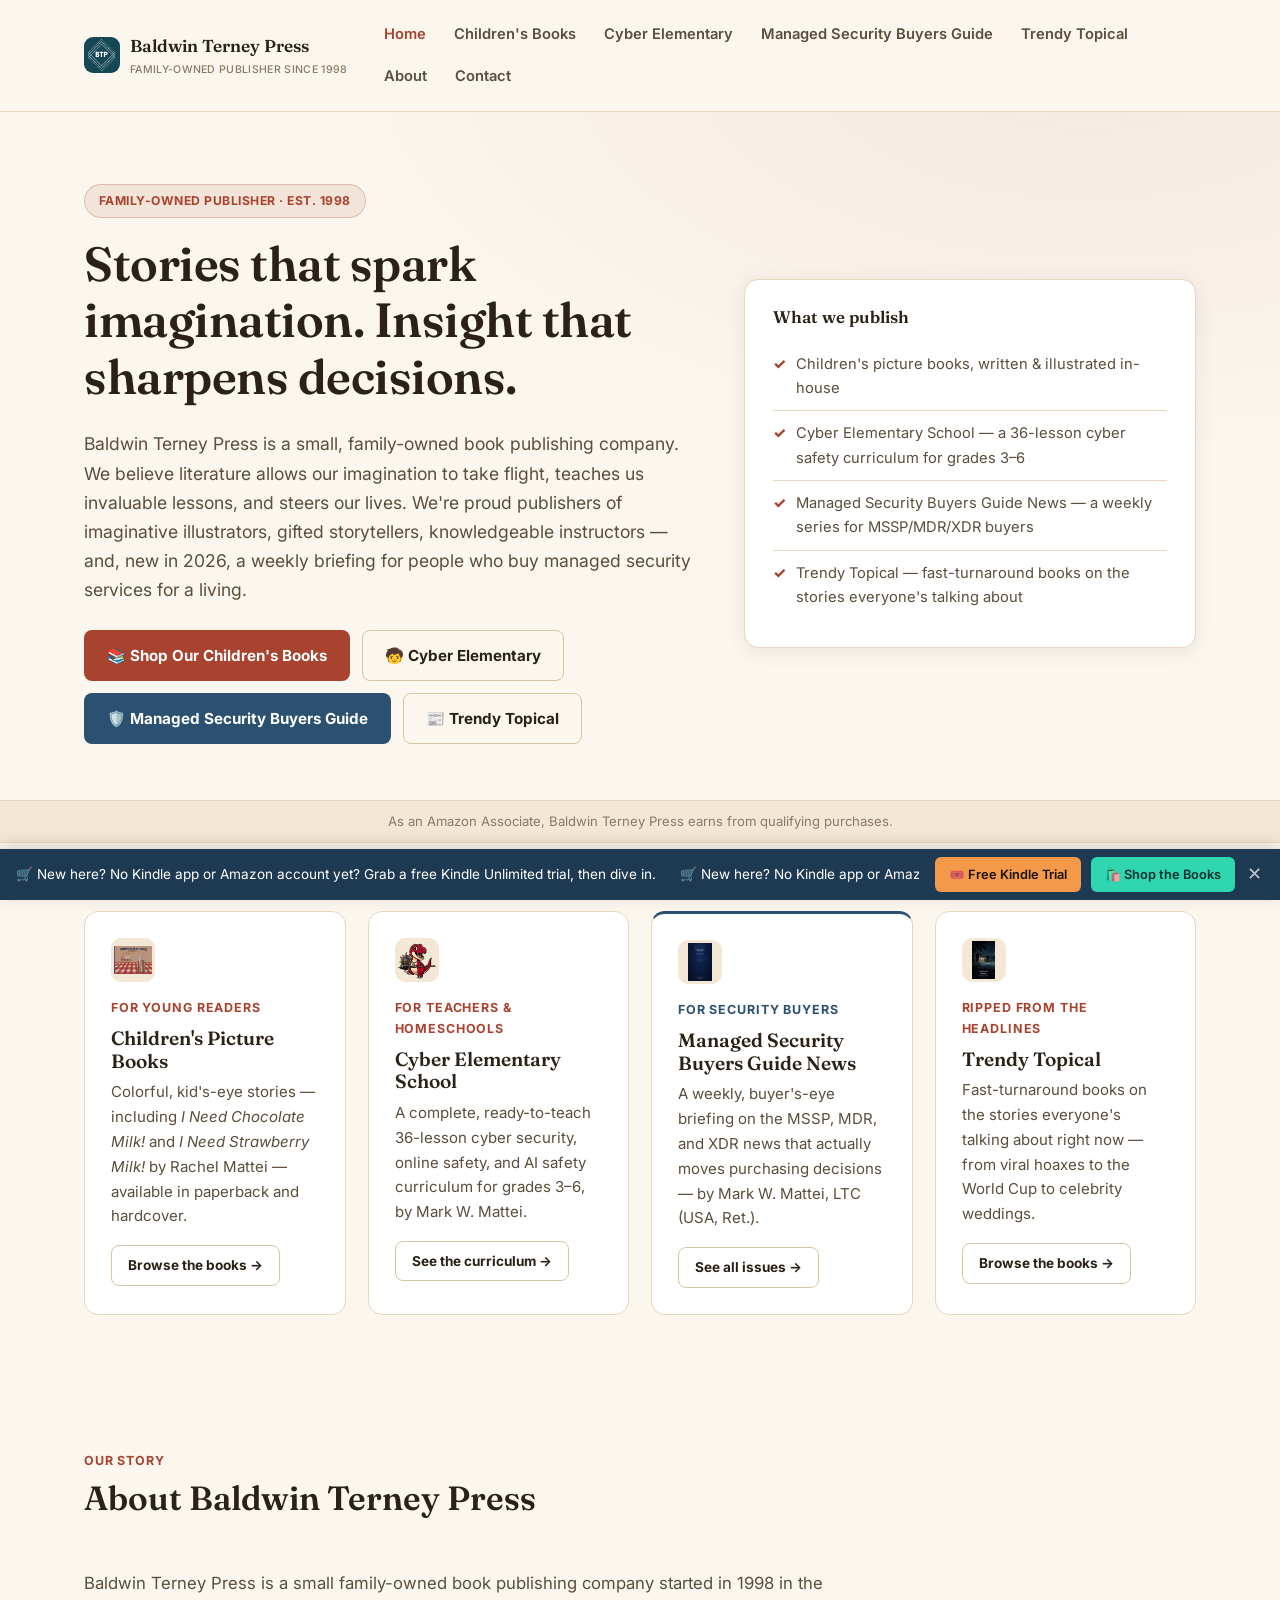
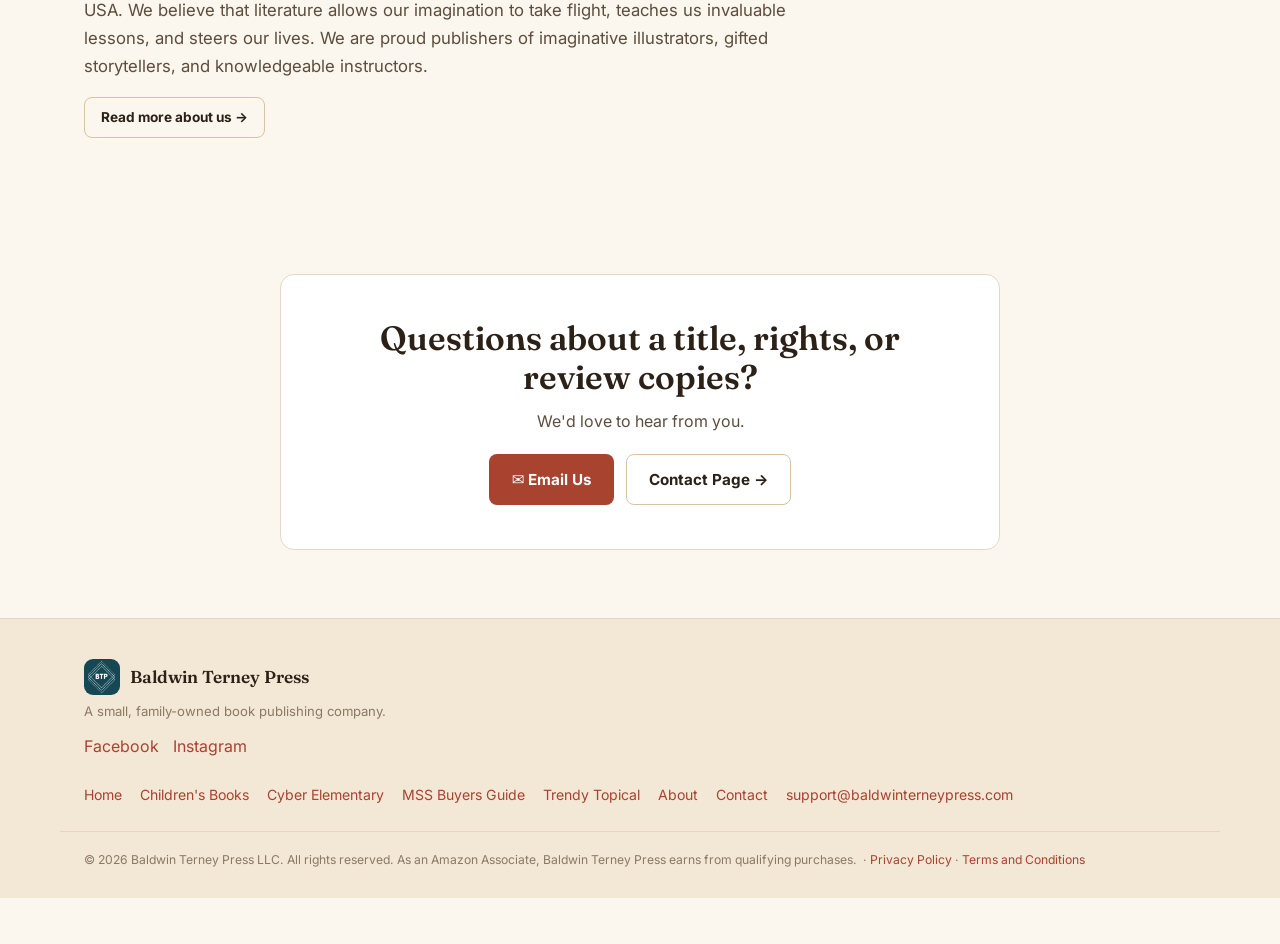
==== index.html @ 51063239 "Initial commit - Baldwin Terney Press website" ====
<!DOCTYPE html>
<html lang="en">
<head>
<meta charset="UTF-8" />
<meta name="viewport" content="width=device-width, initial-scale=1.0" />
<title>Baldwin Terney Press — Family-Owned Book Publisher</title>
<meta name="description" content="Baldwin Terney Press publishes children's picture books and the Managed Security Buyers Guide News series for MSSP, MDR, and XDR buyers." />
<link rel="canonical" href="https://baldwinterneypress.com/" />
<link rel="icon" type="image/png" href="assets/images/brand/favicon-32.png" />
<link rel="apple-touch-icon" href="assets/images/brand/apple-touch-icon.png" />
<link rel="preconnect" href="https://fonts.googleapis.com">
<link href="https://fonts.googleapis.com/css2?family=Fraunces:wght@500;600;700&family=Inter:wght@400;500;600;700&display=swap" rel="stylesheet">
<link rel="stylesheet" href="assets/css/style.css" />
</head>
<body>
<a class="skip-link" href="#main">Skip to content</a>

<header class="site-header" id="site-header"></header>

<main id="main">

  <section class="hero">
    <div class="hero-inner">
      <div>
        <span class="hero-badge">Family-Owned Publisher · Est. 1998</span>
        <h1>Stories that spark imagination. Insight that sharpens decisions.</h1>
        <p class="lead">
          Baldwin Terney Press is a small, family-owned book publishing company.
          We believe literature allows our imagination to take flight, teaches us
          invaluable lessons, and steers our lives. We're proud publishers of
          imaginative illustrators, gifted storytellers, knowledgeable instructors —
          and, new in 2026, a weekly briefing for people who buy managed security
          services for a living.
        </p>
        <div class="hero-cta">
          <a class="btn btn-primary" href="books.html">📚 Shop Our Children's Books</a>
          <a class="btn btn-outline" href="cyber-elementary.html">🧒 Cyber Elementary</a>
          <a class="btn btn-biz" href="managed-security-buyers.html">🛡️ Managed Security Buyers Guide</a>
          <a class="btn btn-outline" href="trendy-topical.html">📰 Trendy Topical</a>
        </div>
      </div>
      <div class="hero-panel">
        <h3>What we publish</h3>
        <ul>
          <li>Children's picture books, written &amp; illustrated in-house</li>
          <li>Cyber Elementary School — a 36-lesson cyber safety curriculum for grades 3–6</li>
          <li>Managed Security Buyers Guide News — a weekly series for MSSP/MDR/XDR buyers</li>
          <li>Trendy Topical — fast-turnaround books on the stories everyone's talking about</li>
        </ul>
      </div>
    </div>
  </section>

  <div class="disclosure-banner">As an Amazon Associate, Baldwin Terney Press earns from qualifying purchases.</div>

  <!-- Four lines of business, side by side -->
  <section class="section">
    <div class="grid-4">

      <div class="card">
        <div class="icon icon-img"><img src="assets/images/books/i-need-chocolate-milk-cover.jpg" alt="" onerror="this.parentElement.outerHTML='<div class=&quot;icon&quot;>📖</div>'" /></div>
        <div class="eyebrow">For Young Readers</div>
        <h3>Children's Picture Books</h3>
        <p>Colorful, kid's-eye stories — including <em>I Need Chocolate Milk!</em> and <em>I Need Strawberry Milk!</em> by Rachel Mattei — available in paperback and hardcover.</p>
        <div class="card-actions" style="margin-top:16px;">
          <a class="btn btn-outline btn-sm" href="books.html">Browse the books →</a>
        </div>
      </div>

      <div class="card">
        <div class="icon icon-img"><img src="assets/images/mascot/choco.png" alt="" onerror="this.parentElement.outerHTML='<div class=&quot;icon&quot;>🧒</div>'" /></div>
        <div class="eyebrow">For Teachers &amp; Homeschools</div>
        <h3>Cyber Elementary School</h3>
        <p>A complete, ready-to-teach 36-lesson cyber security, online safety, and AI safety curriculum for grades 3–6, by Mark W. Mattei.</p>
        <div class="card-actions" style="margin-top:16px;">
          <a class="btn btn-outline btn-sm" href="cyber-elementary.html">See the curriculum →</a>
        </div>
      </div>

      <div class="card" style="border-top:3px solid var(--biz);">
        <div class="icon icon-img"><img src="assets/images/books/msbg-news-issue-1-cover.jpg" alt="" onerror="this.parentElement.outerHTML='<div class=&quot;icon&quot; style=&quot;background:var(--biz-dim);&quot;>🛡️</div>'" /></div>
        <div class="eyebrow biz">For Security Buyers</div>
        <h3>Managed Security Buyers Guide News</h3>
        <p>A weekly, buyer's-eye briefing on the MSSP, MDR, and XDR news that actually moves purchasing decisions — by Mark W. Mattei, LTC (USA, Ret.).</p>
        <div class="card-actions" style="margin-top:16px;">
          <a class="btn btn-outline btn-sm" href="managed-security-buyers.html">See all issues →</a>
        </div>
      </div>

      <div class="card">
        <div class="icon icon-img"><img src="assets/images/books/manufactured-monsters-cover.jpg" alt="" onerror="this.parentElement.outerHTML='<div class=&quot;icon&quot;>📰</div>'" /></div>
        <div class="eyebrow">Ripped From the Headlines</div>
        <h3>Trendy Topical</h3>
        <p>Fast-turnaround books on the stories everyone's talking about right now — from viral hoaxes to the World Cup to celebrity weddings.</p>
        <div class="card-actions" style="margin-top:16px;">
          <a class="btn btn-outline btn-sm" href="trendy-topical.html">Browse the books →</a>
        </div>
      </div>

    </div>
  </section>

  <!-- About Us -->
  <section class="section">
    <div class="section-head">
      <div>
        <div class="eyebrow">Our Story</div>
        <h2>About Baldwin Terney Press</h2>
      </div>
    </div>
    <p style="max-width:70ch; font-size:1.05rem;">
      Baldwin Terney Press is a small family-owned book publishing company started in 1998
      in the USA. We believe that literature allows our imagination to take flight, teaches
      us invaluable lessons, and steers our lives. We are proud publishers of imaginative
      illustrators, gifted storytellers, and knowledgeable instructors.
    </p>
    <a class="btn btn-outline btn-sm" href="about.html">Read more about us →</a>
  </section>

  <!-- Contact -->
  <section class="section" id="contact">
    <div class="contact-box">
      <h2>Questions about a title, rights, or review copies?</h2>
      <p>We'd love to hear from you.</p>
      <div class="contact-methods">
        <a class="btn btn-primary" data-contact-email="href" href="#">✉️ Email Us</a>
        <a class="btn btn-outline" href="contact.html">Contact Page →</a>
      </div>
    </div>
  </section>

</main>

<footer class="site-footer" id="site-footer"></footer>

<script src="assets/js/config.js"></script>
<script src="assets/js/main.js"></script>
</body>
</html>
---- assets/css/style.css ----
/* ============================================================
   Baldwin Terney Press — site styles
   All colors/fonts are CSS variables here — edit these to re-theme.
   Palette: warm paper / literary ink, with a steel-blue accent used
   only on the Managed Security Buyers Guide News content so that
   line reads as "for business buyers" while staying one family.
   ============================================================ */

:root {
  /* Palette — warm paper, ink, terracotta */
  --bg: #fbf6ee;
  --bg-alt: #f3e7d6;
  --bg-card: #ffffff;
  --bg-card-hover: #fffdf9;
  --border: #e6d7bf;
  --border-light: #d8c4a3;

  --text: #2b2117;
  --text-muted: #5c4d3c;
  --text-faint: #8a7a64;

  --accent: #a8432f;        /* terracotta ink-stamp — primary brand accent */
  --accent-strong: #8a3423;
  --accent-dim: rgba(168, 67, 47, 0.1);

  --biz: #2c5170;           /* steel-blue — used only for MSS Buyers Guide badges/accents */
  --biz-strong: #1d3a52;
  --biz-dim: rgba(44, 81, 112, 0.1);

  --gold: #c79a49;
  --success: #4a7c4e;

  --font-heading: 'Fraunces', Georgia, 'Times New Roman', serif;
  --font-body: 'Inter', 'Segoe UI', system-ui, sans-serif;

  --radius: 14px;
  --radius-sm: 8px;
  --shadow-card: 0 4px 20px rgba(43, 33, 23, 0.08);
  --max-width: 1160px;
}

* { box-sizing: border-box; }
html { scroll-behavior: smooth; }

body {
  margin: 0;
  background: var(--bg);
  color: var(--text);
  font-family: var(--font-body);
  line-height: 1.65;
  -webkit-font-smoothing: antialiased;
}

h1, h2, h3, h4 {
  font-family: var(--font-heading);
  color: var(--text);
  line-height: 1.18;
  margin: 0 0 0.5em;
  font-weight: 600;
}

h1 { font-size: clamp(2rem, 4vw, 3rem); letter-spacing: -0.01em; }
h2 { font-size: clamp(1.5rem, 3vw, 2.1rem); }
h3 { font-size: 1.2rem; }

p { margin: 0 0 1em; color: var(--text-muted); }
a { color: var(--accent); text-decoration: none; }
a:hover { color: var(--accent-strong); }

img { max-width: 100%; display: block; }

.skip-link {
  position: absolute;
  left: -999px;
  top: 0;
  background: var(--accent);
  color: #fff;
  padding: 10px 16px;
  z-index: 100;
  font-weight: 600;
  border-radius: 0 0 6px 0;
}
.skip-link:focus { left: 0; top: 0; }

.wrap {
  max-width: var(--max-width);
  margin: 0 auto;
  padding: 0 24px;
}

/* ---------- Header ---------- */
.site-header {
  position: sticky;
  top: 0;
  z-index: 50;
  background: rgba(251, 246, 238, 0.92);
  backdrop-filter: blur(8px);
  border-bottom: 1px solid var(--border);
}
.header-inner {
  max-width: var(--max-width);
  margin: 0 auto;
  padding: 14px 24px;
  display: flex;
  align-items: center;
  justify-content: space-between;
  gap: 24px;
}
.brand {
  display: flex;
  align-items: center;
  gap: 10px;
  font-family: var(--font-heading);
  font-weight: 600;
  color: var(--text);
  font-size: 1.08rem;
  white-space: nowrap;
}
.brand-mark {
  width: 36px;
  height: 36px;
  border-radius: 9px;
  background: url('../images/brand/btp-mark.png') center/cover no-repeat;
  flex-shrink: 0;
}
.brand small {
  display: block;
  font-weight: 500;
  font-size: 0.66rem;
  color: var(--text-faint);
  letter-spacing: 0.03em;
  text-transform: uppercase;
  font-family: var(--font-body);
}
.main-nav {
  display: flex;
  align-items: center;
  gap: 2px;
  flex-wrap: wrap;
}
.main-nav a {
  color: var(--text-muted);
  font-weight: 600;
  font-size: 0.92rem;
  padding: 8px 13px;
  border-radius: var(--radius-sm);
}
.main-nav a:hover { color: var(--text); background: var(--bg-alt); }
.main-nav a.active { color: var(--accent); }
.header-cta { flex-shrink: 0; }

.nav-toggle {
  display: none;
  background: none;
  border: 1px solid var(--border-light);
  color: var(--text);
  border-radius: var(--radius-sm);
  padding: 8px 10px;
  font-size: 1.1rem;
  cursor: pointer;
}

/* ---------- Buttons ---------- */
.btn {
  display: inline-flex;
  align-items: center;
  gap: 8px;
  padding: 12px 22px;
  border-radius: var(--radius-sm);
  font-weight: 700;
  font-size: 0.95rem;
  border: 1px solid transparent;
  cursor: pointer;
  white-space: nowrap;
  font-family: var(--font-body);
}
.btn-primary { background: var(--accent); color: #fff; }
.btn-primary:hover { background: var(--accent-strong); color: #fff; }
.btn-outline { background: transparent; border-color: var(--border-light); color: var(--text); }
.btn-outline:hover { border-color: var(--accent); color: var(--accent); }
.btn-biz { background: var(--biz); color: #fff; }
.btn-biz:hover { background: var(--biz-strong); color: #fff; }
.btn-amazon { background: #f0a731; color: #10233a; }
.btn-amazon:hover { background: #e0961f; }
.btn-sm { padding: 8px 16px; font-size: 0.85rem; }
.btn-block { width: 100%; justify-content: center; }

/* ---------- Hero ---------- */
.hero {
  padding: 72px 0 56px;
  background:
    radial-gradient(ellipse 60% 60% at 85% -10%, rgba(168, 67, 47, 0.08), transparent),
    var(--bg);
  border-bottom: 1px solid var(--border);
}
.hero-inner {
  max-width: var(--max-width);
  margin: 0 auto;
  padding: 0 24px;
  display: grid;
  grid-template-columns: 1.15fr 0.85fr;
  gap: 48px;
  align-items: center;
}
.hero-badge {
  display: inline-block;
  padding: 6px 14px;
  border-radius: 999px;
  background: var(--accent-dim);
  border: 1px solid rgba(168, 67, 47, 0.25);
  color: var(--accent);
  font-size: 0.76rem;
  font-weight: 700;
  letter-spacing: 0.04em;
  text-transform: uppercase;
  margin-bottom: 18px;
}
.hero-badge.biz { background: var(--biz-dim); border-color: rgba(44,81,112,0.25); color: var(--biz); }
.hero .lead { font-size: 1.1rem; color: var(--text-muted); max-width: 56ch; }
.hero-cta { display: flex; gap: 12px; margin-top: 26px; flex-wrap: wrap; }
.hero-meta { display: flex; gap: 22px; margin-top: 30px; flex-wrap: wrap; }
.hero-meta div { font-size: 0.84rem; color: var(--text-faint); }
.hero-meta strong { display: block; color: var(--text); font-size: 1.25rem; font-family: var(--font-heading); }

.hero-panel {
  background: var(--bg-card);
  border: 1px solid var(--border);
  border-radius: var(--radius);
  padding: 28px;
  box-shadow: var(--shadow-card);
}
.hero-panel h3 { font-size: 1.05rem; margin-bottom: 14px; }
.hero-panel ul { margin: 0; padding: 0; list-style: none; }
.hero-panel li {
  display: flex; gap: 10px; padding: 10px 0;
  border-bottom: 1px solid var(--border);
  color: var(--text-muted); font-size: 0.92rem;
}
.hero-panel li:last-child { border-bottom: none; }
.hero-panel li::before { content: "✓"; color: var(--accent); font-weight: 800; flex-shrink: 0; }

.hero-art { display: flex; align-items: center; justify-content: center; }
.hero-art img { max-height: 260px; width: auto; margin: 0 auto; }

/* ---------- Disclosure banner ---------- */
.disclosure-banner {
  background: var(--bg-alt);
  border-bottom: 1px solid var(--border);
  padding: 10px 0;
  font-size: 0.82rem;
  color: var(--text-faint);
  text-align: center;
}

/* ---------- Sections ---------- */
.section { padding: 68px 0; max-width: var(--max-width); margin: 0 auto; padding-left: 24px; padding-right: 24px; }
.section.alt { background: var(--bg-alt); max-width: none; padding-left: 0; padding-right: 0; }
.section.alt > .wrap { padding-top: 68px; padding-bottom: 68px; }
.section.tight { padding-top: 36px; padding-bottom: 36px; }

.section-head {
  display: flex; justify-content: space-between; align-items: flex-end;
  gap: 24px; margin-bottom: 34px; flex-wrap: wrap;
}
.eyebrow {
  color: var(--accent); font-weight: 700; font-size: 0.78rem;
  letter-spacing: 0.07em; text-transform: uppercase; margin-bottom: 8px;
}
.eyebrow.biz { color: var(--biz); }
.section-head p { max-width: 60ch; margin: 0; }
.text-center { text-align: center; }
.mt-lg { margin-top: 40px; }

/* ---------- Grids & Cards ---------- */
.grid { display: grid; grid-template-columns: repeat(3, 1fr); gap: 22px; }
.grid-2 { display: grid; grid-template-columns: repeat(2, 1fr); gap: 22px; }
.grid-4 { display: grid; grid-template-columns: repeat(4, 1fr); gap: 22px; }
.grid-tight { gap: 18px; }

.card {
  background: var(--bg-card);
  border: 1px solid var(--border);
  border-radius: var(--radius);
  padding: 26px;
  transition: border-color 0.15s, transform 0.15s;
}
.card:hover { border-color: var(--border-light); }
.card .icon {
  width: 44px; height: 44px; border-radius: 10px;
  background: var(--accent-dim); display: flex; align-items: center;
  justify-content: center; font-size: 1.3rem; margin-bottom: 16px;
}
/* Small real-image variant of .icon (About page: book cover / mascot
   thumbnails instead of an emoji). object-fit: contain so a cropped corner
   of a face or a mascot's head never gets clipped at this tiny size. */
.card .icon.icon-img { background: var(--bg-alt); overflow: hidden; padding: 3px; }
.card .icon.icon-img img { width: 100%; height: 100%; object-fit: contain; display: block; }
.card h3 { margin-bottom: 8px; }
.card p { margin-bottom: 0; font-size: 0.94rem; }

/* ---------- Book cards ---------- */
.book-card {
  display: flex; gap: 24px; align-items: flex-start;
  background: var(--bg-card); border: 1px solid var(--border);
  border-radius: var(--radius); padding: 22px;
}
/* book-main stacks the cover on top (bigger, centered) with the title,
   description and Amazon button below it — filling the width available
   next to the PayPal column instead of splitting it into two side-by-side
   strips. */
.book-main {
  display: flex; flex-direction: column; align-items: center;
  flex: 1; min-width: 0; text-align: center;
}
.book-thumb {
  width: 340px; max-width: 100%; height: auto; border-radius: 6px;
  margin: 0 auto 20px;
  box-shadow: 0 3px 10px rgba(43,33,23,0.15);
  border: 1px solid var(--border);
}
.book-thumb.placeholder {
  width: 340px; max-width: 100%; height: 420px; display: flex; align-items: center;
  justify-content: center; background: var(--bg-alt); font-size: 3.2rem;
  color: var(--text-faint); text-align: center; margin: 0 auto 20px;
}
.book-info { width: 100%; }
.book-card h3, .book-card h4 { margin-bottom: 6px; font-size: 1.35rem; }
.book-card .book-meta { font-size: 0.85rem; color: var(--text-faint); margin-bottom: 10px; }
.book-card .book-info p {
  font-size: 1.08rem; line-height: 1.7; text-align: left;
  max-width: 62ch; margin-left: auto; margin-right: auto;
}
.book-card .card-actions { display: flex; gap: 10px; flex-wrap: wrap; justify-content: center; margin-top: 12px; }

/* PayPal "buy direct" column — sits to the right of the cover/description,
   as its own visually separated block. align-self is flex-start (not
   stretch) so this column doesn't stretch to the card's full height.

   IMPORTANT: the PayPal Hosted Button renders inside a cross-origin
   <iframe> that PayPal's own SDK injects — its content (title, price,
   product details) is controlled by how the button was set up on
   paypal.com, and our CSS cannot reach inside that iframe to restyle it.
   If the button was created with a full product description (not just a
   name + price), that whole card renders as-is. Squeezing this column
   too narrow just forces PayPal's own text to wrap onto many lines,
   which is what produced the "long thin slice" look — it wasn't the
   align-self stretch bug. Giving it real width lets PayPal's widget lay
   itself out in a compact, readable box instead. If it's still too tall,
   the fix is on paypal.com (Pay & Get Paid -> Buttons -> edit this
   button -> trim the item name/description down to just the title and
   price), not in this stylesheet. */
.paypal-col {
  flex-shrink: 0;
  width: 280px;
  padding-left: 18px;
  border-left: 1px solid var(--border);
  align-self: flex-start;
  display: flex;
  flex-direction: column;
}
.paypal-buy-label { font-size: 0.72rem; color: var(--text-faint); margin-bottom: 4px; }

.book-grid { display: grid; grid-template-columns: 1fr; gap: 20px; }

/* ---------- News issue list (Managed Security Buyers Guide) ---------- */
.news-issue-list { display: flex; flex-direction: column; gap: 18px; }
.news-issue { border-left: 3px solid var(--biz); }
/* Buyers Guide News covers at 75% of the general .book-thumb size (340px -> 255px). */
.news-issue .book-thumb { width: 255px; }
.news-issue .book-thumb.placeholder { width: 255px; height: 315px; }
.issue-tag {
  font-size: 0.78rem; font-weight: 700; color: var(--biz);
  text-transform: uppercase; letter-spacing: 0.03em; margin-bottom: 6px;
}
.latest-pill {
  background: var(--biz); color: #fff; font-size: 0.66rem;
  padding: 2px 8px; border-radius: 999px; margin-left: 8px;
  text-transform: uppercase; letter-spacing: 0.03em; vertical-align: middle;
}

/* ---------- Bio ---------- */
.bio-layout { display: grid; grid-template-columns: 0.7fr 1.3fr; gap: 40px; align-items: start; }
.bio-card {
  background: var(--bg-card); border: 1px solid var(--border);
  border-radius: var(--radius); padding: 28px; text-align: center;
}
.bio-avatar {
  width: 100px; height: 100px; border-radius: 50%; overflow: hidden;
  margin: 0 auto 16px; border: 3px solid var(--bg-alt);
}
.bio-avatar img { width: 100%; height: 100%; object-fit: cover; }
.bio-card .role { font-size: 0.85rem; color: var(--text-faint); margin: 4px 0 14px; }
.bio-card p { font-size: 0.92rem; line-height: 1.65; color: var(--text-muted); margin-top: 6px; }
.bio-links { display: flex; flex-direction: column; gap: 8px; font-size: 0.88rem; }

/* Three author bio cards (About page) — same .bio-card look as the old
   single founder card, just three across. */
.author-grid { display: grid; grid-template-columns: repeat(3, 1fr); gap: 24px; margin-top: 32px; }

/* ---------- Family / cross-promo strip ---------- */
.family-strip { background: var(--bg-alt); border-top: 1px solid var(--border); border-bottom: 1px solid var(--border); padding: 36px 0; }
.family-card {
  display: flex; align-items: center; gap: 20px; max-width: var(--max-width);
  margin: 0 auto; padding: 0 24px; flex-wrap: wrap;
}
.family-card img { width: 84px; height: auto; flex-shrink: 0; }
.family-card .btn { flex-shrink: 0; }

/* ---------- Contact box ---------- */
.contact-box {
  background: var(--bg-card); border: 1px solid var(--border);
  border-radius: var(--radius); padding: 44px; text-align: center;
  max-width: 720px; margin: 0 auto;
}
.contact-box h2 { margin-bottom: 10px; }
.contact-methods { display: flex; gap: 12px; justify-content: center; flex-wrap: wrap; margin-top: 20px; }

.address-block { font-size: 0.92rem; color: var(--text-muted); margin-top: 18px; }

/* ---------- Footer ---------- */
.site-footer { background: var(--bg-alt); border-top: 1px solid var(--border); padding: 40px 0 28px; }
.footer-inner {
  max-width: var(--max-width); margin: 0 auto; padding: 0 24px;
  display: flex; justify-content: space-between; align-items: flex-start;
  gap: 24px; flex-wrap: wrap;
}
.footer-note { font-size: 0.82rem; color: var(--text-faint); margin: 6px 0 0; }
.footer-links { display: flex; gap: 18px; flex-wrap: wrap; font-size: 0.88rem; }
.footer-social { display: flex; gap: 14px; margin-top: 10px; }
.footer-bottom {
  max-width: var(--max-width); margin: 24px auto 0; padding: 18px 24px 0;
  border-top: 1px solid var(--border); font-size: 0.76rem; color: var(--text-faint);
}

/* ---------- Bottom scrolling promo bar (Amazon Kindle free trial) ----------
   Injected by main.js (renderPromoBar) on every page — see that file to
   change wording or links. Fixed to the bottom of the viewport, above
   everything else; .has-promo-bar (added to <body> alongside it) pads the
   page content so the fixed bar never covers the footer. */
body.has-promo-bar { padding-bottom: 46px; }
#promo-bar {
  position: fixed; left: 0; right: 0; bottom: 0; z-index: 500;
  display: flex; align-items: center; gap: 16px;
  background: var(--biz-strong); color: #fff;
  padding: 8px 16px; font-size: 0.85rem;
  box-shadow: 0 -4px 16px rgba(0,0,0,0.15);
}
#promo-bar .promo-track { flex: 1; overflow: hidden; white-space: nowrap; }
#promo-bar .promo-scroll {
  display: inline-block; white-space: nowrap;
  animation: promo-scroll 26s linear infinite;
}
@keyframes promo-scroll {
  from { transform: translateX(0); }
  to { transform: translateX(-50%); }
}
#promo-bar .promo-actions { display: flex; align-items: center; gap: 10px; flex-shrink: 0; }
#promo-bar .promo-btn {
  padding: 7px 14px; border-radius: 6px; font-size: 0.8rem; font-weight: 600;
  white-space: nowrap; text-decoration: none;
}
#promo-bar .promo-btn.trial { background: #f2994a; color: #1a1207; }
#promo-bar .promo-btn.shop { background: #2fd6b0; color: #08302a; }
#promo-bar .promo-close {
  background: none; border: none; color: rgba(255,255,255,0.7);
  font-size: 1.1rem; line-height: 1; cursor: pointer; padding: 0 2px;
}
#promo-bar .promo-close:hover { color: #fff; }
@media (max-width: 640px) {
  body.has-promo-bar { padding-bottom: 40px; }
  #promo-bar { font-size: 0.72rem; gap: 8px; padding: 6px 10px; }
  #promo-bar .promo-btn { padding: 5px 9px; font-size: 0.68rem; }
  #promo-bar .promo-btn.shop { display: none; } /* keep the bar from overflowing on narrow phones */
}

/* ---------- Responsive ---------- */
@media (max-width: 980px) {
  .hero-inner { grid-template-columns: 1fr; }
  .hero-art { order: -1; }
  .bio-layout { grid-template-columns: 1fr; }
  .grid { grid-template-columns: repeat(2, 1fr); }
  .grid-2 { grid-template-columns: 1fr; }
  .grid-4 { grid-template-columns: repeat(2, 1fr); }
  .author-grid { grid-template-columns: 1fr; }
}
@media (max-width: 860px) {
  .main-nav { display: none; position: absolute; top: 100%; left: 0; right: 0; background: var(--bg); border-bottom: 1px solid var(--border); flex-direction: column; padding: 8px; }
  .main-nav.open { display: flex; }
  .nav-toggle { display: inline-flex; }
  .header-inner { position: relative; }
  /* At this width there isn't room for cover + description + a 280px-wide
     PayPal box side by side without squeezing the description down to a
     sliver, so drop the PayPal box below instead (same treatment as the
     640px mobile rule, just kicking in earlier). */
  .book-card { flex-wrap: wrap; }
  .paypal-col {
    width: 100%; padding-left: 0; padding-top: 16px; margin-top: 4px;
    border-left: none; border-top: 1px solid var(--border);
  }
}
@media (max-width: 640px) {
  .grid { grid-template-columns: 1fr; }
  .grid-4 { grid-template-columns: 1fr; }
  .book-card { flex-direction: column; }
  .book-thumb, .book-thumb.placeholder { width: 100%; max-width: 300px; }
  .news-issue .book-thumb, .news-issue .book-thumb.placeholder { max-width: 225px; }
  .paypal-col {
    width: 100%; padding-left: 0; padding-top: 16px; margin-top: 4px;
    border-left: none; border-top: 1px solid var(--border);
  }
  .footer-inner { flex-direction: column; }
}
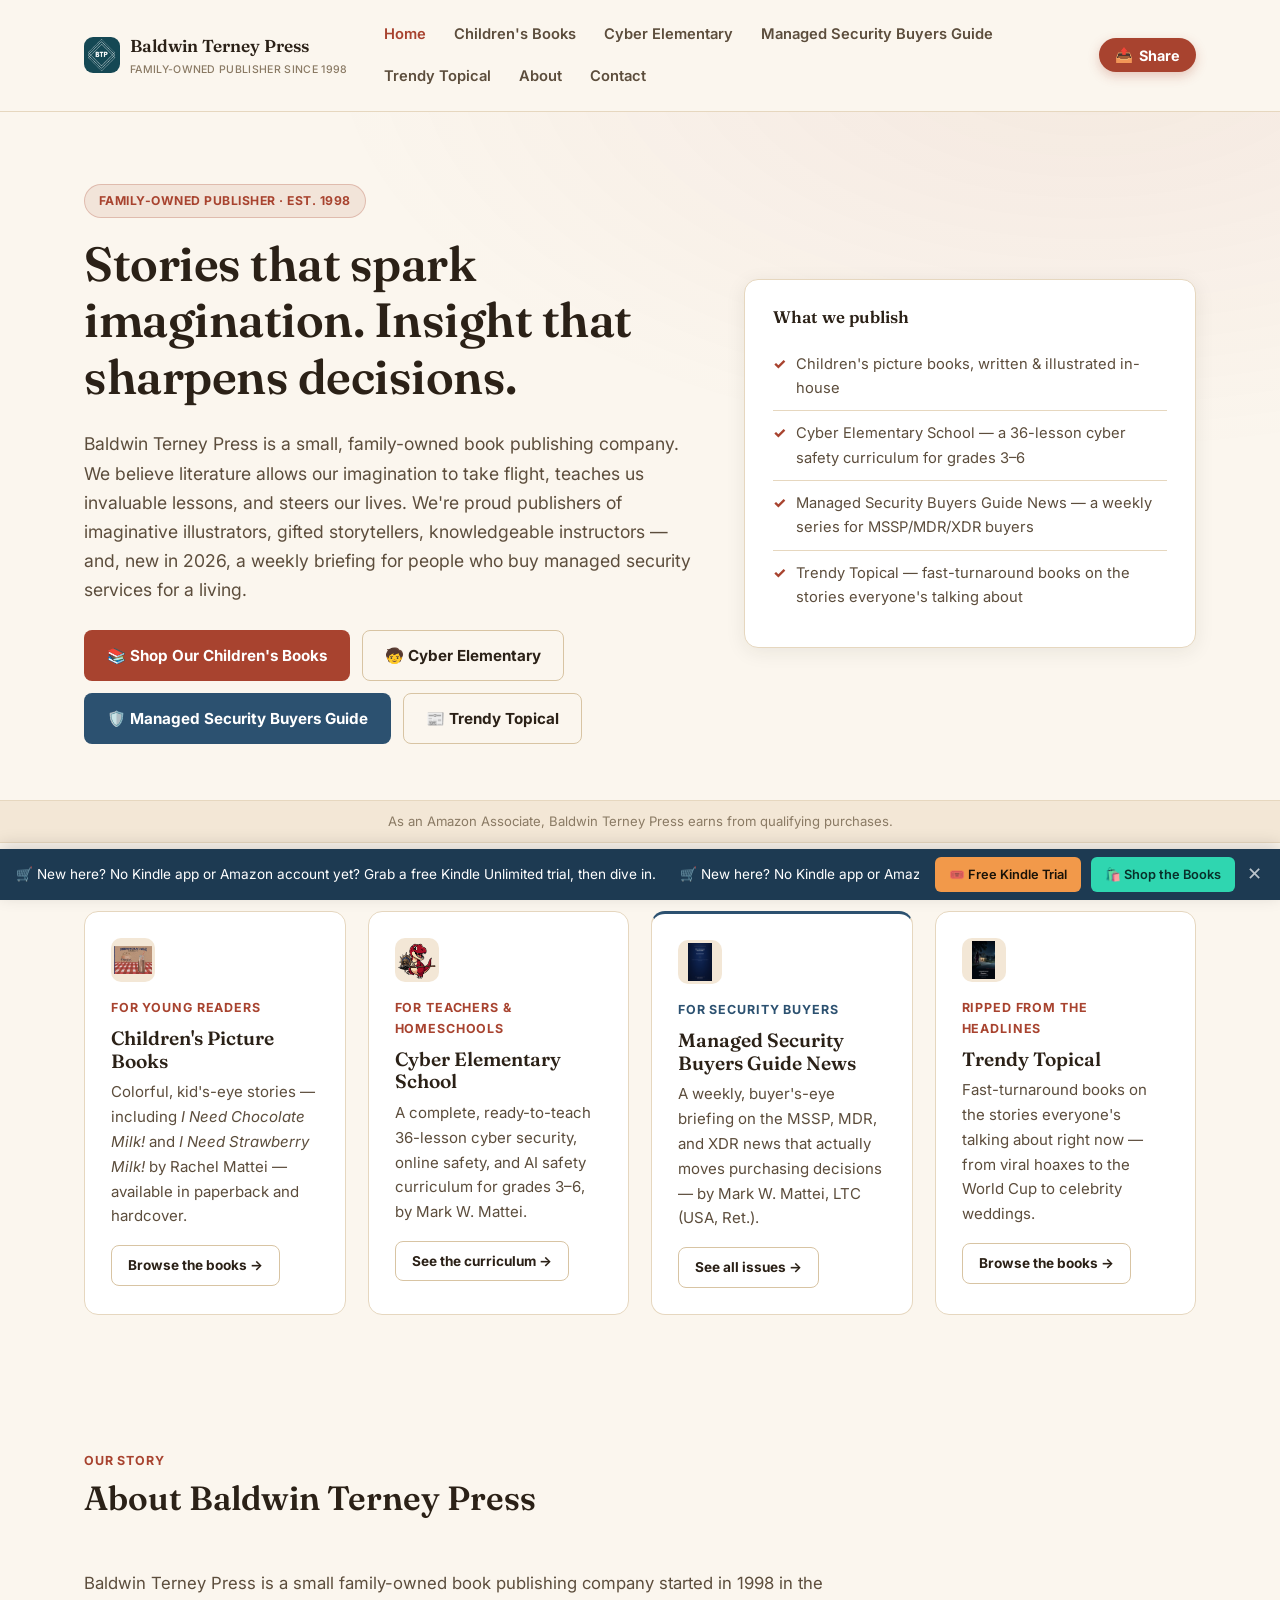
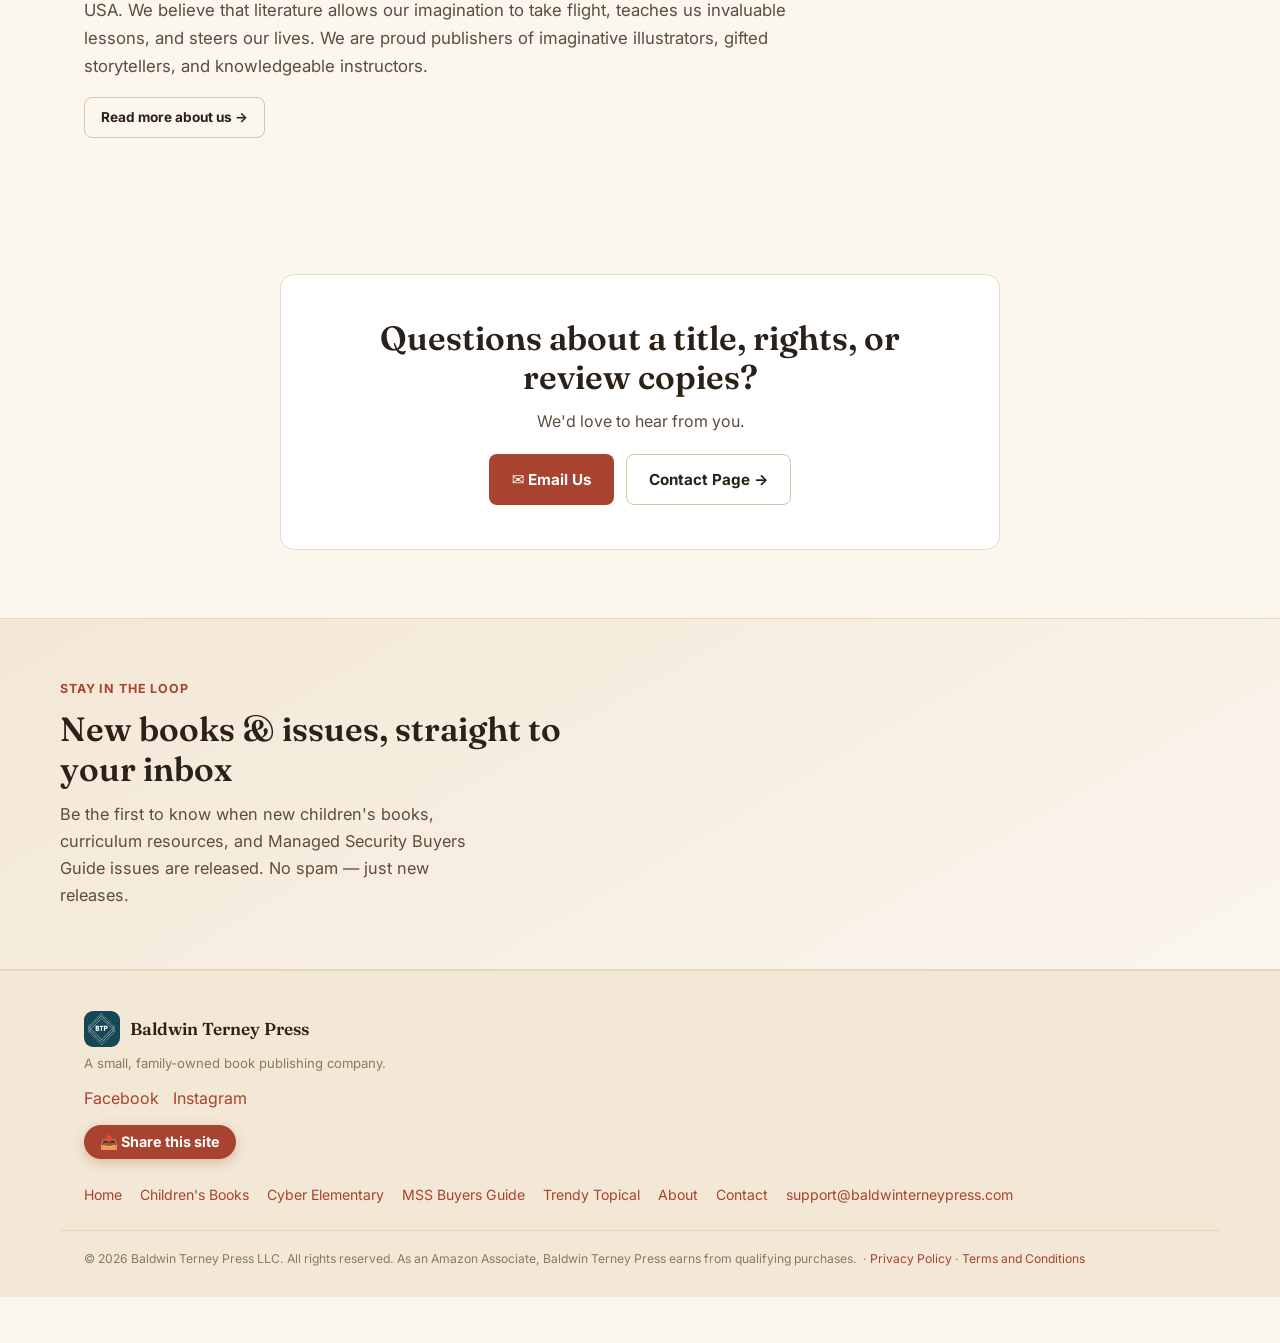
==== commit 49666181: "Add Share button popup and social preview tags" ====
--- a/index.html
+++ b/index.html
@@ -6,6 +6,21 @@
 <title>Baldwin Terney Press — Family-Owned Book Publisher</title>
 <meta name="description" content="Baldwin Terney Press publishes children's picture books and the Managed Security Buyers Guide News series for MSSP, MDR, and XDR buyers." />
 <link rel="canonical" href="https://baldwinterneypress.com/" />
+<!-- SOCIAL-TAGS:START (generated by tools/add-social-tags.js) -->
+<meta property="og:type" content="website" />
+<meta property="og:site_name" content="Baldwin Terney Press" />
+<meta property="og:title" content="Baldwin Terney Press — Family-Owned Book Publisher" />
+<meta property="og:description" content="Baldwin Terney Press publishes children's picture books and the Managed Security Buyers Guide News series for MSSP, MDR, and XDR buyers." />
+<meta property="og:url" content="https://baldwinterneypress.com/" />
+<meta property="og:image" content="https://baldwinterneypress.com/assets/images/social/share-card.png" />
+<meta property="og:image:width" content="1200" />
+<meta property="og:image:height" content="630" />
+<meta property="og:image:alt" content="Baldwin Terney Press — children's books, Cyber Elementary and the Managed Security Buyers Guide" />
+<meta name="twitter:card" content="summary_large_image" />
+<meta name="twitter:title" content="Baldwin Terney Press — Family-Owned Book Publisher" />
+<meta name="twitter:description" content="Baldwin Terney Press publishes children's picture books and the Managed Security Buyers Guide News series for MSSP, MDR, and XDR buyers." />
+<meta name="twitter:image" content="https://baldwinterneypress.com/assets/images/social/share-card.png" />
+<!-- SOCIAL-TAGS:END -->
 <link rel="icon" type="image/png" href="assets/images/brand/favicon-32.png" />
 <link rel="apple-touch-icon" href="assets/images/brand/apple-touch-icon.png" />
 <link rel="preconnect" href="https://fonts.googleapis.com">
--- a/assets/css/style.css
+++ b/assets/css/style.css
@@ -184,6 +184,12 @@
 .btn-amazon:hover { background: #e0961f; }
 .btn-sm { padding: 8px 16px; font-size: 0.85rem; }
 .btn-block { width: 100%; justify-content: center; }
+/* IngramSpark direct-purchase button — forest green "published print" feel */
+.btn-ingram { background: var(--success); color: #fff; }
+.btn-ingram:hover { background: #3a6340; color: #fff; }
+/* Spotify podcast button — Spotify green with dark text (white on this green fails contrast) */
+.btn-spotify { background: #1ed760; color: #121212; }
+.btn-spotify:hover { background: #1db954; color: #121212; }
 
 /* ---------- Hero ---------- */
 .hero {
@@ -362,6 +368,30 @@
 
 .book-grid { display: grid; grid-template-columns: 1fr; gap: 20px; }
 
+/* IngramSpark direct-purchase section — sits below the Amazon/other-link
+   buttons, separated by a top border so it reads as a distinct option block.
+   Two green buttons (Paperback / Hard Cover) with label above. */
+.ingram-section {
+  margin-top: 14px;
+  padding-top: 14px;
+  border-top: 1px solid var(--border);
+  text-align: center;
+}
+.ingram-label {
+  font-size: 0.75rem;
+  color: var(--text-faint);
+  font-weight: 600;
+  letter-spacing: 0.03em;
+  text-transform: uppercase;
+  margin-bottom: 8px;
+}
+.ingram-btns {
+  display: flex;
+  gap: 10px;
+  flex-wrap: wrap;
+  justify-content: center;
+}
+
 /* ---------- News issue list (Managed Security Buyers Guide) ---------- */
 .news-issue-list { display: flex; flex-direction: column; gap: 18px; }
 .news-issue { border-left: 3px solid var(--biz); }
@@ -471,6 +501,45 @@
   #promo-bar { font-size: 0.72rem; gap: 8px; padding: 6px 10px; }
   #promo-bar .promo-btn { padding: 5px 9px; font-size: 0.68rem; }
   #promo-bar .promo-btn.shop { display: none; } /* keep the bar from overflowing on narrow phones */
+}
+
+
+/* ---------- Email signup section ----------
+   Rendered by main.js (renderSignupSection) on every page, immediately
+   above the footer. When mailerLiteFormId is set in config.js, MailerLite
+   renders its branded form inside .ml-embedded; otherwise a "contact us"
+   fallback link is shown. */
+.signup-section {
+  background: linear-gradient(150deg, var(--bg-alt) 0%, var(--bg) 100%);
+  border-top: 1px solid var(--border);
+  border-bottom: 1px solid var(--border);
+  padding: 60px 24px;
+}
+.signup-inner {
+  max-width: var(--max-width);
+  margin: 0 auto;
+  display: grid;
+  grid-template-columns: 1fr 1fr;
+  gap: 56px;
+  align-items: center;
+}
+.signup-text .eyebrow { margin-bottom: 10px; }
+.signup-text h2 { margin-bottom: 12px; }
+.signup-text p {
+  color: var(--text-muted);
+  font-size: 1.02rem;
+  max-width: 44ch;
+  line-height: 1.65;
+  margin: 0;
+}
+.signup-fallback { text-align: center; }
+.signup-fallback p { color: var(--text-muted); margin-bottom: 16px; }
+/* Let MailerLite's own form styles do the heavy lifting inside .ml-embedded;
+   just zero out the wrapper's default padding so it aligns with the grid. */
+.signup-form-wrap .ml-embedded { margin: 0; }
+@media (max-width: 720px) {
+  .signup-inner { grid-template-columns: 1fr; gap: 28px; }
+  .signup-text p { max-width: none; }
 }
 
 /* ---------- Responsive ---------- */
@@ -510,3 +579,100 @@
   }
   .footer-inner { flex-direction: column; }
 }
+
+
+/* ---------- Share button + popup ----------
+   Rendered by main.js on every page: a "Share" button at the right end of
+   the header menu and a "Share this site" button in the footer. */
+.header-actions { display: flex; align-items: center; gap: 8px; flex-shrink: 0; }
+.share-btn {
+  display: inline-flex; align-items: center; gap: 6px;
+  background: var(--accent); color: #fff;
+  border: 0; border-radius: 999px;
+  padding: 8px 16px;
+  font: 700 0.9rem var(--font-body);
+  white-space: nowrap;
+  cursor: pointer;
+  box-shadow: 0 4px 12px rgba(168, 67, 47, 0.28);
+  transition: background 0.15s, transform 0.15s;
+}
+.share-btn:hover { background: var(--accent-strong); transform: translateY(-1px); }
+.share-btn:focus-visible { outline: 3px solid var(--text); outline-offset: 2px; }
+.footer-share { margin-top: 14px; }
+/* Mid-size screens: icon-only Share so the menu stays on one line. */
+@media (min-width: 861px) and (max-width: 1239px) {
+  .header-inner .share-btn { padding: 8px 11px; }
+  .header-inner .share-label { display: none; }
+}
+
+body.share-open { overflow: hidden; }
+.share-modal { position: fixed; inset: 0; z-index: 10000; display: flex; align-items: center; justify-content: center; padding: 16px; }
+.share-modal[hidden] { display: none; }
+.share-backdrop { position: absolute; inset: 0; background: rgba(43, 33, 23, 0.55); }
+.share-dialog {
+  position: relative;
+  background: #fff; color: var(--text);
+  border-radius: var(--radius);
+  box-shadow: 0 18px 50px rgba(43, 33, 23, 0.25);
+  width: 100%; max-width: 440px;
+  max-height: calc(100vh - 32px); overflow-y: auto;
+  padding: 26px 22px 20px;
+}
+.share-dialog h3 { margin: 0 0 4px; font-size: 1.4rem; padding-right: 36px; }
+.share-sub { margin: 0 0 14px; color: var(--text-muted); font-size: 0.95rem; }
+.share-close {
+  position: absolute; top: 10px; right: 10px;
+  width: 36px; height: 36px; border-radius: 50%;
+  border: 0; background: var(--bg); color: var(--text); font-size: 1rem; cursor: pointer;
+}
+.share-close:hover { background: var(--bg-alt); }
+.share-scope { display: flex; gap: 6px; margin-bottom: 14px; background: var(--bg-alt); border-radius: 999px; padding: 4px; }
+.share-scope label { position: relative; flex: 1; text-align: center; padding: 6px 10px; border-radius: 999px; font-weight: 700; font-size: 0.9rem; cursor: pointer; color: var(--text-muted); }
+.share-scope input { position: absolute; opacity: 0; pointer-events: none; }
+.share-scope label:has(input:checked) { background: #fff; color: var(--accent); box-shadow: var(--shadow-card); }
+.share-scope label:has(input:focus-visible) { outline: 2px solid var(--accent); }
+.share-grid { display: grid; grid-template-columns: repeat(2, 1fr); gap: 10px; }
+.share-opt {
+  display: flex; align-items: center; gap: 10px;
+  padding: 12px 14px;
+  border: 0; border-radius: var(--radius-sm);
+  font: 700 0.95rem var(--font-body);
+  color: #fff; cursor: pointer; text-align: left;
+  transition: transform 0.12s, filter 0.12s;
+}
+.share-opt:hover { transform: translateY(-1px); filter: brightness(1.08); }
+.share-opt:focus-visible { outline: 3px solid var(--text); outline-offset: 2px; }
+.share-ico { font-size: 1.15rem; line-height: 1; }
+.share-facebook  { background: #1877F2; }
+.share-opt.share-x { background: #000; }
+.share-linkedin  { background: #0A66C2; }
+.share-instagram { background: linear-gradient(45deg, #F58529, #DD2A7B 50%, #8134AF); }
+.share-tiktok    { background: #111; box-shadow: inset 3px 0 0 #25F4EE, inset -3px 0 0 #FE2C55; }
+.share-whatsapp  { background: #1DA851; }
+.share-email     { background: var(--biz); }
+.share-copy      { background: var(--bg); color: var(--text); border: 2px solid var(--border); }
+.share-url-row { margin-top: 14px; }
+.share-url {
+  width: 100%; box-sizing: border-box;
+  padding: 9px 12px; border: 1px solid var(--border); border-radius: var(--radius-sm);
+  font: 0.85rem var(--font-body); color: var(--text-muted); background: var(--bg);
+}
+.share-msg { min-height: 1.3em; margin: 10px 0 0; font-weight: 700; color: var(--accent-strong); font-size: 0.92rem; }
+/* Narrower desktop menus: tighten link spacing so the Share icon fits. */
+@media (min-width: 861px) and (max-width: 1000px) {
+  .main-nav a { padding: 8px 9px; }
+  .header-inner { gap: 16px; }
+}
+/* Phones: icon-only Share beside the ☰ menu button, and let the brand
+   tagline wrap so nothing pushes past the edge of the screen. */
+@media (max-width: 640px) {
+  .header-inner { gap: 12px; padding: 12px 16px; }
+  .header-inner .share-btn { padding: 8px 11px; }
+  .header-inner .share-label { display: none; }
+  .header-inner .brand { white-space: normal; min-width: 0; }
+  .header-inner .brand small { line-height: 1.3; }
+}
+@media (max-width: 380px) {
+  .share-grid { grid-template-columns: 1fr; }
+  .header-inner .brand { font-size: 0.98rem; }
+}
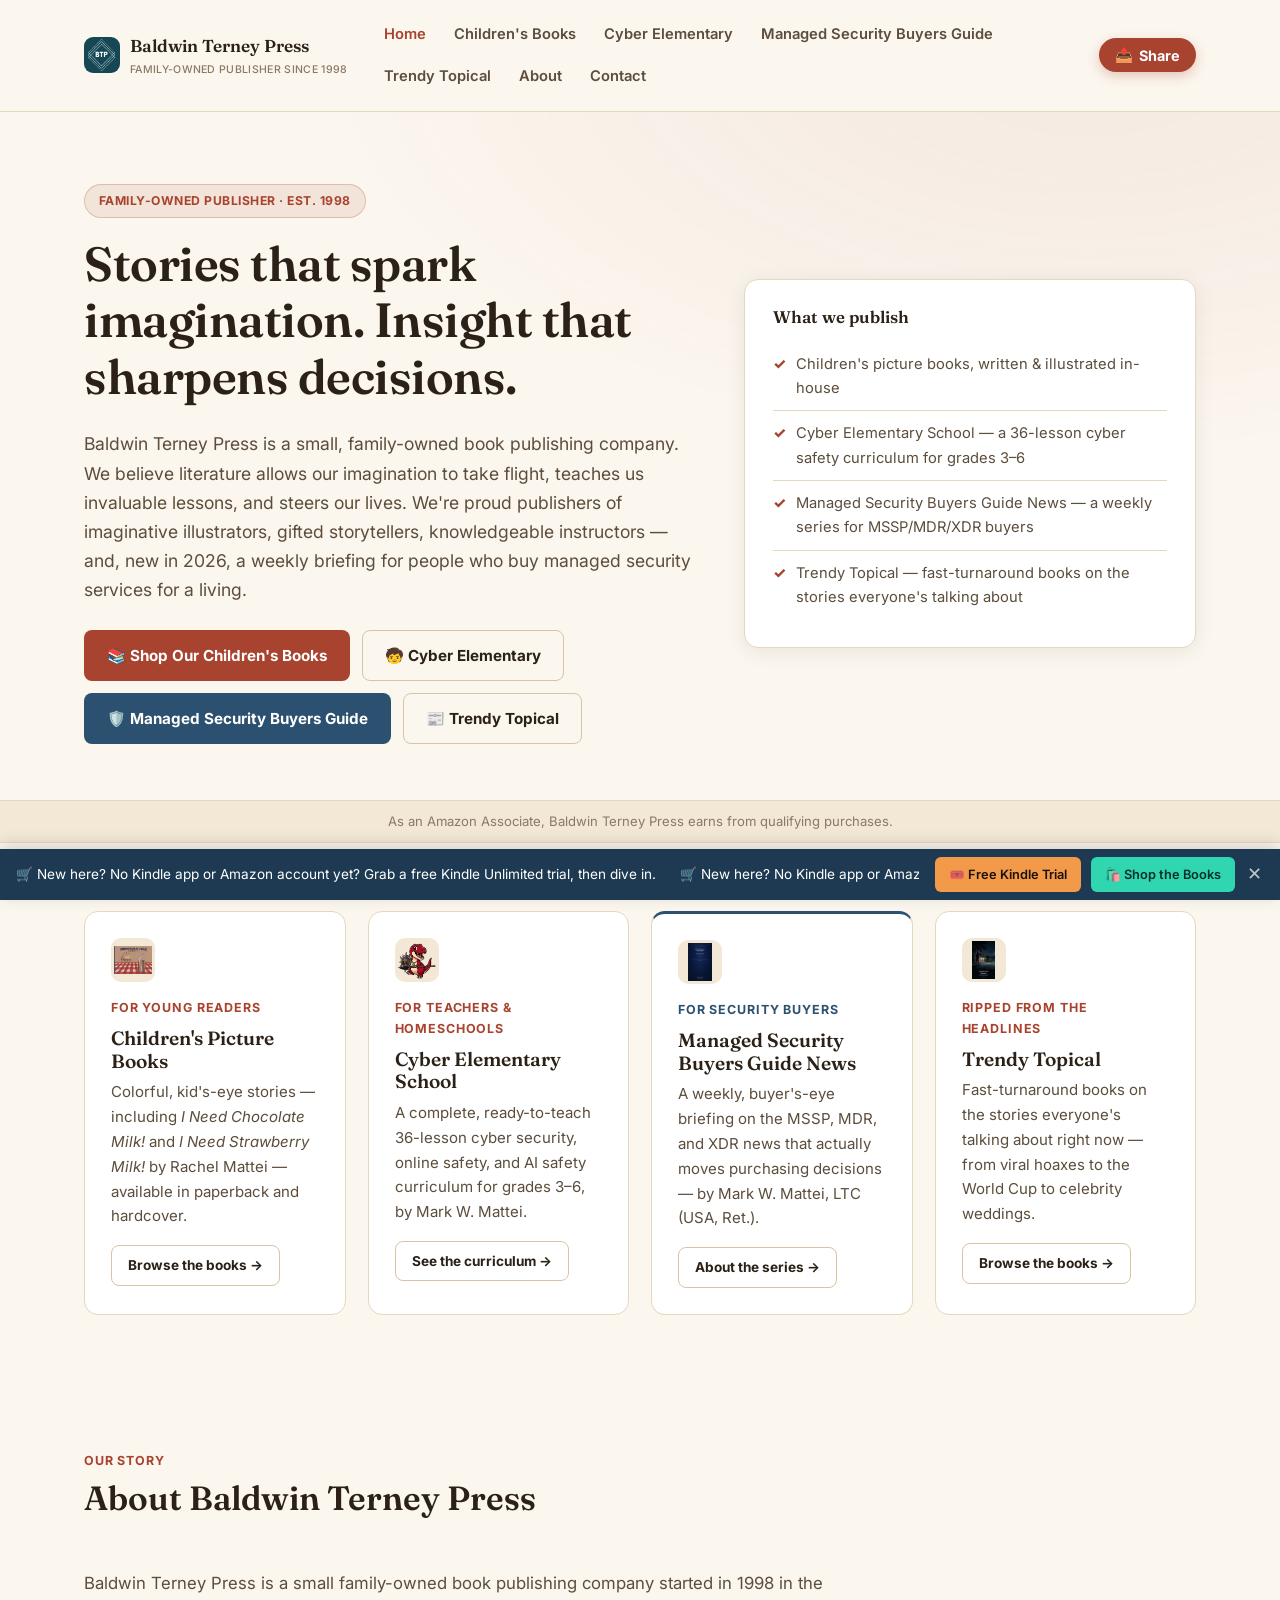
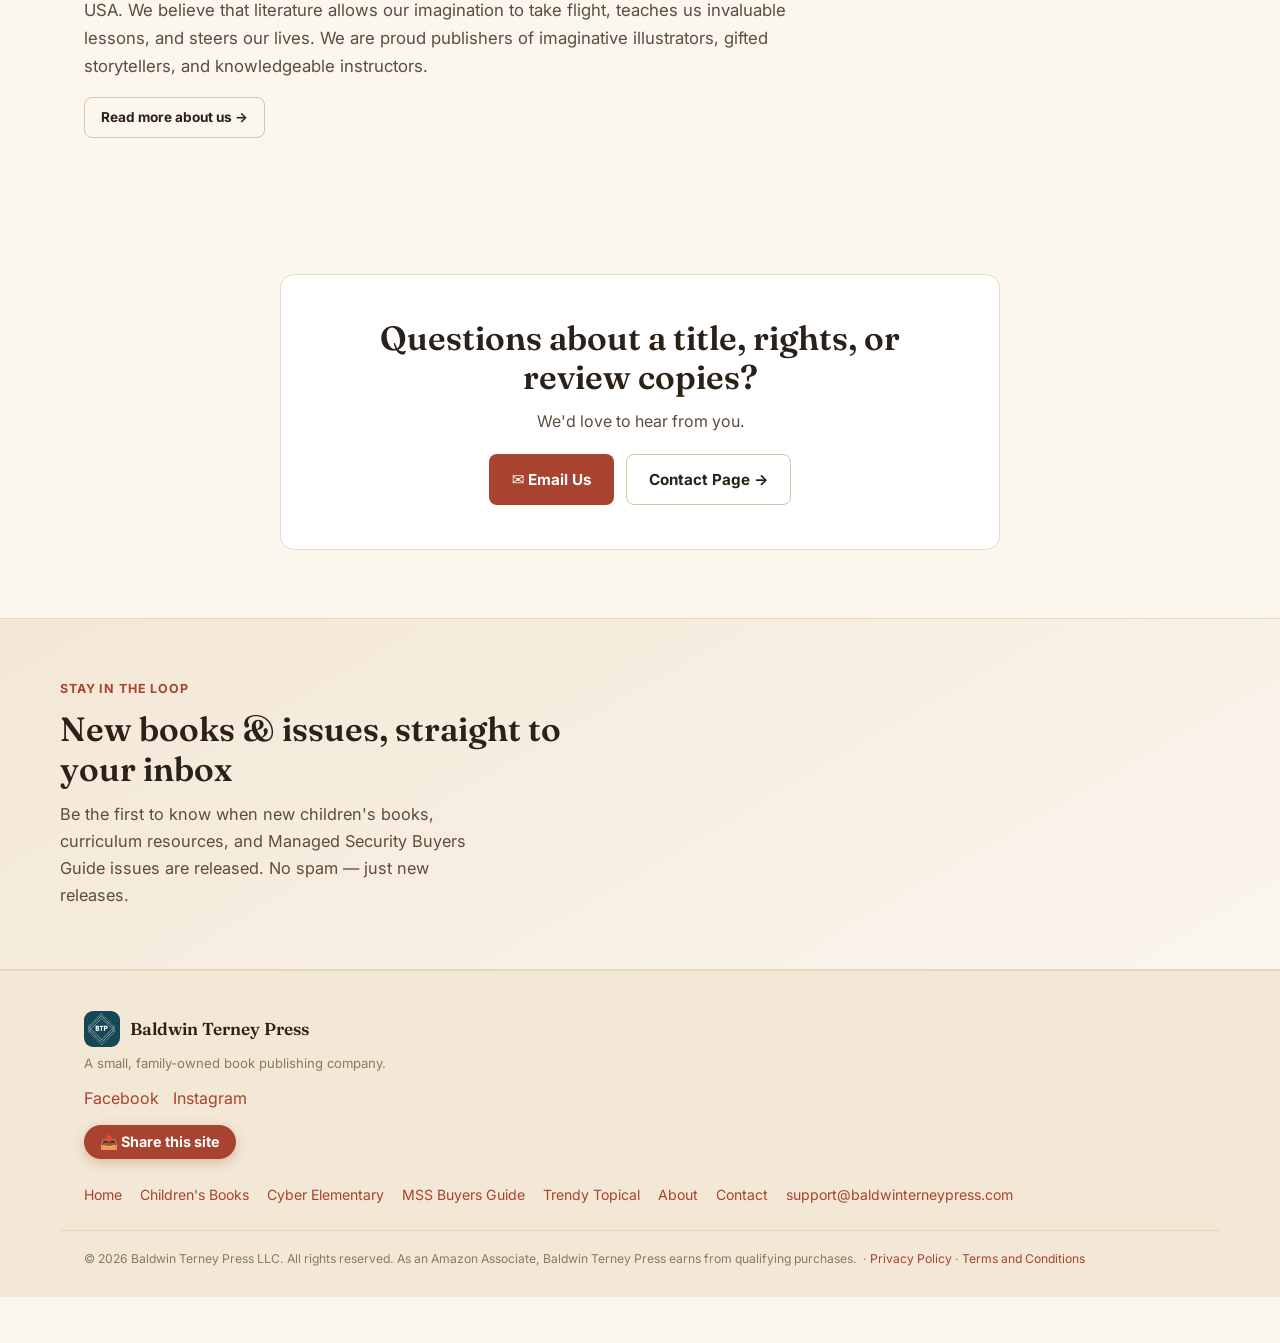
==== commit 0d16da50: "MSS Buyers Guide page: link to BTC issue list instead of weekly updates" ====
--- a/index.html
+++ b/index.html
@@ -98,7 +98,7 @@
         <h3>Managed Security Buyers Guide News</h3>
         <p>A weekly, buyer's-eye briefing on the MSSP, MDR, and XDR news that actually moves purchasing decisions — by Mark W. Mattei, LTC (USA, Ret.).</p>
         <div class="card-actions" style="margin-top:16px;">
-          <a class="btn btn-outline btn-sm" href="managed-security-buyers.html">See all issues →</a>
+          <a class="btn btn-outline btn-sm" href="managed-security-buyers.html">About the series →</a>
         </div>
       </div>
 
